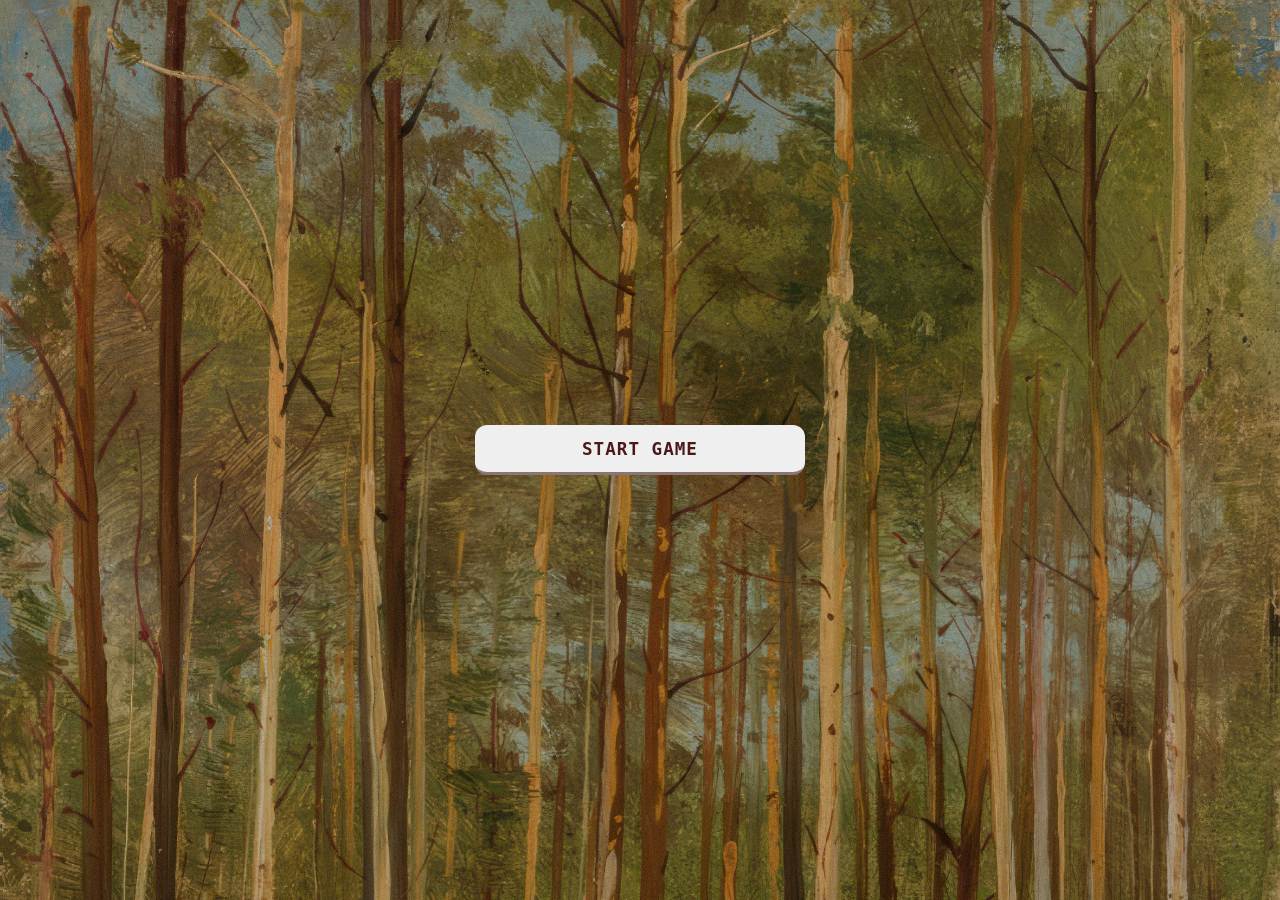
==== Guesser.html @ f135f04c "initial commit" ====
<!DOCTYPE html>
<html lang="en">
<head>
    <meta charset="UTF-8">
    <meta name="viewport" content="width=device-width, initial-scale=1.0">
    <link rel="stylesheet" href="Guesser.css">
    <title>Guesser</title>
</head>
<body>
    <main class="back">

        <button class="start">Start Game</button>
        <div class="body">
            <p>Guess my Number</p>

            <p class="hint">The number is between 1 and 20</p>
            <p class="trials">Trials left: <span id="number"></span></p>

            <input type="number" class="input" maxlength="3">

            <p class="value">Enter a number</p>

            <button class="submit">submit</button>
            <button class="restart">Restart</button>
        </div>
    </main>



    <script src="Guesser.js"></script>
</body>
</html>
---- Guesser.css ----
*{
    margin: 0;
    padding: 0;
    box-sizing: border-box;
}

:root{
    --color: rgb(75, 25, 25);
}

.back{
    width: 100%;
    height: 50vh;
    height: 100dvh;
    background-color: hsla(38, 67%, 7%, 0.221);
    background-blend-mode: darken;
    background-image: url(woods.jpg);
    background-size: cover;
    display: grid;
    place-items: center;    
}

.start{
    transition: 1s ease-in-out;
    animation-name: start;
    animation-timing-function: ease-in-out;
    animation-duration: 1s;
    animation-iteration-count: infinite;
    animation-direction: alternate;
}
@keyframes start {
    0%{
        transform: translateY(-6px);
    }

    100%{
        transform: translateY(6px);
    }
}


.body{
    /* width: 650px; */
    user-select: none;
    width: min(500px, 80%);
    height: 400px;
    /* backdrop-filter: blur(5px); */
    background-color: rgba(255, 255, 255, 0.724);
    border-radius: 25px;
    border: solid 4px hsla(56, 59%, 31%, 0.441);
    display: flex;
    flex-direction: column;
    justify-content: center;
    align-items: center;
    gap: 25px;
    padding: min(1rem, 4rem);
    transition: 1.5s ease-in-out 0.5s;
    position: absolute;
    top: -200%;
    /* padding: min(30px,1rem); */
}
.body p:first-child{
    font-size: clamp(1rem, 30px, 2rem);
    font-family: monospace;
    font-weight: bold;
    text-transform: uppercase;
    letter-spacing: 1px;
    color: var(--color);
}

.hint{
    /* font-size: 1rem; */
    font-size: clamp(0.9em, 0.5rem, 2rem);
    font-family: monospace;
    color: var(--color);
}

.trials{
    font-size: 1rem;
    font-family: monospace;
}

::-webkit-inner-spin-button, ::-webkit-outer-spin-button{
    display: none;
}

input{
    width: min(90%, 330px);
    height: 55px;
    border-radius: 15px;
    outline: none;
    border: none;
    text-align: center;
    background-color: hsl(0, 0%, 94%);
    font-family: monospace;
    font-size: 1.4rem;
    font-weight: bold;
    color: var(--color);
    border-bottom: solid 3.5px rgba(15, 13, 13, 0.543);
    box-shadow:  0px 3px 2px 0px rgba(126, 125, 125, 0.521) inset;
}

.value{
    text-align: center;
    font-size: min(30px, 0.9rem);
    font-family: monospace;
    font-weight: bold;
    color: var(--color);
    max-width: 100%;
}

#number{
    color: var(--color);
    font-size: 1.2rem;
}

button{
    width: min(90%, 330px);
    height: 50px;
    border-radius: 12px;
    outline: none;
    border: none;
    text-align: center;
    font-family: monospace;
    font-size: 1.1rem;
    letter-spacing: 1px;
    color: var(--color);
    font-weight: bold;
    text-transform: uppercase;
    border-bottom: solid 3.5px rgba(54, 14, 14, 0.543);
    transition: 0.2s ease-in-out;
    cursor: pointer;
}



button:active{
    transform: scale(0.96);
}
.restart{
    display: none;
}

.submit{
    display: inline-block;
}

/* SUBMIT AND RESTART TOGGLE */
.add{
    display: block;
}

.remove{
    display: none;
}


/* GAME BODY TOGGLE */
.drop{
    inset: 0;
    margin: auto;
}

.away{
    opacity: 0;
}

.exit{
    top: -200%;
}
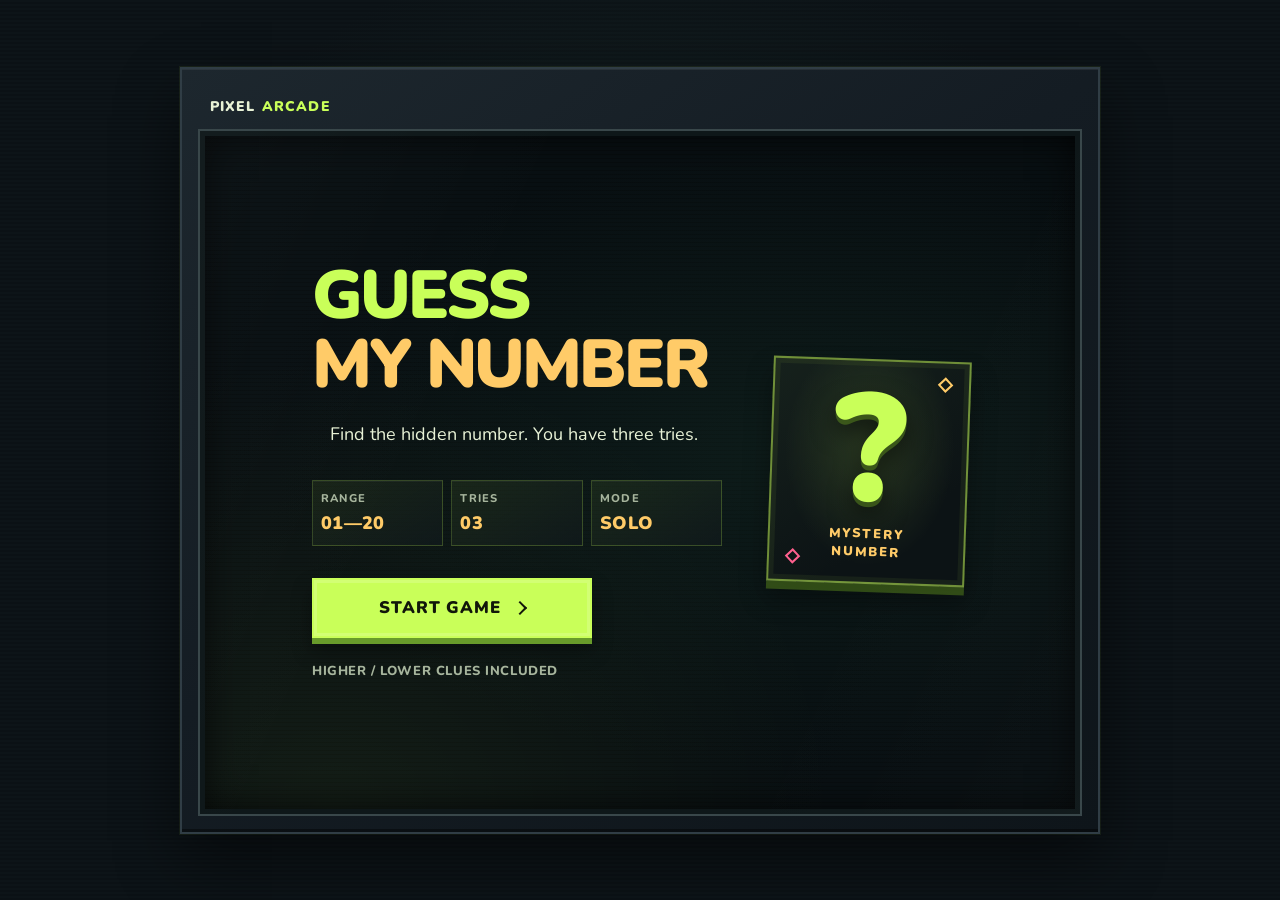
==== commit 91ea718d: "fix: code optimisation and UI revamp" ====
--- a/Guesser.html
+++ b/Guesser.html
@@ -1,32 +1,87 @@
- <!DOCTYPE html>
+<!DOCTYPE html>
 <html lang="en">
 <head>
     <meta charset="UTF-8">
     <meta name="viewport" content="width=device-width, initial-scale=1.0">
+    <meta name="theme-color" content="#090d12">
+    <meta name="description" content="A quick solo number-guessing game. Find the hidden number in three tries.">
+    <link rel="preload" href="fonts/Nunito-latin.woff2" as="font" type="font/woff2">
     <link rel="stylesheet" href="Guesser.css">
-    <title>Guesser</title>
+    <title>Guess My Number | Pixel Arcade</title>
 </head>
 <body>
-    <main class="back">
+    <main class="arcade" aria-label="Guess My Number">
+        <section class="cabinet" aria-label="Guess My Number arcade cabinet">
+            <header class="cabinet__header">
+                <p class="cabinet__brand">PIXEL<span>ARCADE</span></p>
+            </header>
 
-        <button class="start">Start Game</button>
-        <div class="body">
-            <p>Guess my Number</p>
+            <div class="screen">
+                <section class="start-screen" id="start-screen" aria-labelledby="game-title">
+                    <div class="start-screen__layout">
+                        <div class="start-screen__content">
+                            <h1 class="game-title" id="game-title">GUESS<br><span>MY NUMBER</span></h1>
+                            <p class="start-screen__intro">Find the hidden number. You have three tries.</p>
 
-            <p class="hint">The number is between 1 and 20</p>
-            <p class="trials">Trials left: <span id="number"></span></p>
+                            <div class="game-specs" aria-label="Game rules">
+                                <p><span>RANGE</span><strong>01—20</strong></p>
+                                <p><span>TRIES</span><strong>03</strong></p>
+                                <p><span>MODE</span><strong>SOLO</strong></p>
+                            </div>
 
-            <input type="number" class="input" maxlength="3">
+                            <button class="button button--primary start" type="button">START GAME</button>
+                            <p class="start-screen__note">HIGHER / LOWER CLUES INCLUDED</p>
+                        </div>
 
-            <p class="value">Enter a number</p>
+                        <div class="mystery-display" aria-hidden="true">
+                            <span class="mystery-display__number">?</span>
+                            <span class="mystery-display__label">MYSTERY<br>NUMBER</span>
+                        </div>
+                    </div>
+                </section>
 
-            <button class="submit">submit</button>
-            <button class="restart">Restart</button>
-        </div>
+                <section class="game-screen" id="game-screen" aria-labelledby="gameplay-title" tabindex="-1" hidden>
+                    <div class="game-screen__content">
+                        <div class="game-screen__heading">
+                            <h2 id="gameplay-title">MAKE YOUR GUESS</h2>
+                            <div class="lives" aria-label="Attempts remaining">
+                                <span class="lives__label">TRIES LEFT</span>
+                                <span class="lives__hearts" id="lives-icons" aria-hidden="true">
+                                    <svg class="life-icon" viewBox="0 0 24 24" focusable="false"><path d="M20.8 4.6a5.5 5.5 0 0 0-7.8 0L12 5.7l-1.1-1.1a5.5 5.5 0 0 0-7.8 7.8l1.1 1.1L12 21l7.8-7.5 1.1-1.1a5.5 5.5 0 0 0-.1-7.8Z"/></svg>
+                                    <svg class="life-icon" viewBox="0 0 24 24" focusable="false"><path d="M20.8 4.6a5.5 5.5 0 0 0-7.8 0L12 5.7l-1.1-1.1a5.5 5.5 0 0 0-7.8 7.8l1.1 1.1L12 21l7.8-7.5 1.1-1.1a5.5 5.5 0 0 0-.1-7.8Z"/></svg>
+                                    <svg class="life-icon" viewBox="0 0 24 24" focusable="false"><path d="M20.8 4.6a5.5 5.5 0 0 0-7.8 0L12 5.7l-1.1-1.1a5.5 5.5 0 0 0-7.8 7.8l1.1 1.1L12 21l7.8-7.5 1.1-1.1a5.5 5.5 0 0 0-.1-7.8Z"/></svg>
+                                </span>
+                                <span class="visually-hidden" id="attempts-label"></span>
+                            </div>
+                        </div>
+
+                        <p class="game-screen__prompt">Pick a number from 1 to 20.</p>
+
+                        <form class="guess-form" novalidate>
+                            <label for="guess-input">YOUR NUMBER</label>
+                            <input
+                                type="number"
+                                class="input"
+                                id="guess-input"
+                                name="guess"
+                                min="1"
+                                max="20"
+                                step="1"
+                                inputmode="numeric"
+                                autocomplete="off"
+                                aria-describedby="guess-help"
+                            >
+                            <p class="value" id="guess-help" role="status" aria-live="polite" aria-atomic="true">Enter a whole number from 1 to 20.</p>
+                            <button class="button button--primary submit" type="submit">LOCK IN GUESS</button>
+                        </form>
+
+                        <button class="button button--secondary restart" type="button" hidden>PLAY AGAIN</button>
+                    </div>
+                </section>
+            </div>
+        </section>
     </main>
-
-
 
     <script src="Guesser.js"></script>
 </body>
-</html>+</html>
--- a/Guesser.css
+++ b/Guesser.css
@@ -1,170 +1,914 @@
-*{
+@font-face {
+    font-family: "Nunito";
+    font-style: normal;
+    font-weight: 400 900;
+    font-display: swap;
+    src: url("fonts/Nunito-latin.woff2") format("woff2");
+    unicode-range: U+0000-00FF, U+0131, U+0152-0153, U+02BB-02BC, U+02C6, U+02DA, U+02DC, U+0304, U+0308, U+0329, U+2000-206F, U+20AC, U+2122, U+2191, U+2193, U+2212, U+2215, U+FEFF, U+FFFD;
+}
+
+:root {
+    color-scheme: dark;
+    font-family: "Nunito", "Trebuchet MS", sans-serif;
+    font-synthesis: none;
+    text-rendering: optimizeLegibility;
+    --type-display: clamp(3.25rem, 6.5vw, 5rem);
+    --type-heading: clamp(2rem, 3.6vw, 2.75rem);
+    --type-body: 1.125rem;
+    --type-label: 0.875rem;
+    --type-small: 0.8125rem;
+    --space-1: 0.5rem;
+    --space-2: 0.75rem;
+    --space-3: 1rem;
+    --space-4: 1.5rem;
+    --space-5: 2rem;
+    --space-6: 3rem;
+    --cabinet: #141c23;
+    --cabinet-edge: #26323a;
+    --screen: #080f12;
+    --screen-raised: #10191b;
+    --ink: #e8f2d6;
+    --muted: #a7b59d;
+    --phosphor: #c9ff59;
+    --amber: #ffcb68;
+    --pink: #ff608e;
+    --focus: #fff28a;
+}
+
+* {
+    box-sizing: border-box;
+}
+
+body {
+    min-width: 320px;
+    min-height: 100vh;
+    min-height: 100dvh;
     margin: 0;
-    padding: 0;
-    box-sizing: border-box;
-}
-
-:root{
-    --color: rgb(75, 25, 25);
-}
-
-.back{
+    color: var(--ink);
+    background:
+        radial-gradient(ellipse at 50% 40%, rgba(35, 67, 55, 0.3), transparent 55%),
+        repeating-linear-gradient(0deg, #0b1115 0 2px, #0d1418 2px 4px);
+}
+
+::selection {
+    color: #11170a;
+    background: var(--phosphor);
+}
+
+button,
+input {
+    font: inherit;
+}
+
+button {
+    color: inherit;
+}
+
+.arcade {
+    display: grid;
+    min-height: 100vh;
+    min-height: 100dvh;
+    place-items: center;
+    padding: 16px 20px;
+}
+
+.cabinet {
+    display: grid;
+    width: min(100%, 920px, calc((100dvh - 32px) * 1.2));
+    height: min(calc((100vw - 40px) / 1.2), calc(100dvh - 32px), 767px);
+    grid-template-rows: auto minmax(0, 1fr);
+    padding: 16px;
+    border: 2px solid #303d45;
+    background: linear-gradient(145deg, #1d272e, var(--cabinet) 46%, #0e151a);
+    box-shadow:
+        0 28px 60px rgba(0, 0, 0, 0.48),
+        0 0 0 1px rgba(201, 255, 89, 0.08),
+        inset 0 1px rgba(255, 255, 255, 0.07),
+        inset 0 -3px rgba(0, 0, 0, 0.42);
+}
+
+.cabinet__header {
+    display: flex;
+    align-items: center;
+    justify-content: space-between;
+    padding: 10px 12px;
+    min-height: 44px;
+}
+
+.cabinet__brand,
+.lives__label,
+.start-screen__note {
+    font-size: var(--type-label);
+    font-weight: 700;
+    letter-spacing: 0.045em;
+}
+
+.cabinet__brand {
+    margin: 0;
+    color: var(--ink);
+    font-weight: 900;
+    letter-spacing: 0.08em;
+}
+
+.cabinet__brand span {
+    margin-left: 0.45em;
+    color: var(--phosphor);
+}
+
+.screen {
+    position: relative;
+    display: grid;
+    min-height: 0;
+    overflow: hidden;
+    place-items: center;
+    border: 2px solid #39474a;
+    background-color: var(--screen);
+    background-image:
+        radial-gradient(ellipse at 68% 48%, rgba(28, 62, 47, 0.28), transparent 62%),
+        radial-gradient(ellipse at 15% 100%, rgba(201, 255, 89, 0.06), transparent 48%),
+        repeating-linear-gradient(0deg, transparent 0 3px, rgba(0, 0, 0, 0.22) 3px 4px);
+    box-shadow:
+        inset 0 0 0 5px #0e1719,
+        inset 0 0 42px rgba(0, 0, 0, 0.9);
+}
+
+.screen::after {
+    position: absolute;
+    z-index: 0;
+    inset: 0;
+    background: linear-gradient(115deg, rgba(255, 255, 255, 0.025), transparent 32% 70%, rgba(255, 255, 255, 0.015));
+    content: "";
+    pointer-events: none;
+}
+
+.start-screen,
+.game-screen {
+    z-index: 1;
+    width: min(100%, 760px);
+    padding: clamp(24px, 5vw, 52px);
+    animation: power-on 380ms cubic-bezier(0.16, 1, 0.3, 1) both;
+}
+
+.start-screen__layout {
+    display: grid;
+    grid-template-columns: minmax(0, 1.35fr) minmax(150px, 0.65fr);
+    align-items: center;
+    gap: clamp(20px, 4vw, 48px);
+}
+
+.start-screen__content {
+    min-width: 0;
+    text-align: left;
+}
+
+.game-title {
+    margin: 0;
+    color: var(--phosphor);
+    font-size: clamp(3rem, 5.3vw, 4.5rem);
+    font-weight: 900;
+    line-height: 0.94;
+    letter-spacing: -0.045em;
+    text-wrap: balance;
+}
+
+.game-title span {
+    display: inline-block;
+    margin-top: 0.08em;
+    color: var(--amber);
+}
+
+.start-screen__intro {
+    max-width: 34ch;
+    margin: var(--space-4) auto 0;
+    color: var(--ink);
+    font-size: var(--type-body);
+    line-height: 1.5;
+}
+
+.mystery-display {
+    position: relative;
+    display: grid;
+    min-height: clamp(190px, 25vh, 270px);
+    align-content: center;
+    justify-items: center;
+    gap: 6px;
+    overflow: hidden;
+    padding: 16px 10px;
+    border: 2px solid rgba(201, 255, 89, 0.52);
+    background:
+        radial-gradient(ellipse at 50% 40%, rgba(201, 255, 89, 0.14), transparent 62%),
+        linear-gradient(145deg, #16211c, #0c1315 72%);
+    box-shadow:
+        0 8px 0 rgba(71, 108, 27, 0.65),
+        0 16px 26px rgba(0, 0, 0, 0.34),
+        inset 0 0 0 5px rgba(201, 255, 89, 0.06);
+    transform: rotate(2deg);
+}
+
+.mystery-display::before,
+.mystery-display::after {
+    position: absolute;
+    width: 7px;
+    height: 7px;
+    border: 2px solid var(--amber);
+    content: "";
+    transform: rotate(45deg);
+}
+
+.mystery-display::before {
+    top: 16px;
+    right: 18px;
+}
+
+.mystery-display::after {
+    bottom: 18px;
+    left: 18px;
+    border-color: var(--pink);
+}
+
+.mystery-display__number {
+    color: var(--phosphor);
+    font-size: clamp(7rem, 12vw, 10rem);
+    font-weight: 900;
+    line-height: 0.9;
+    text-shadow: 0 5px 0 rgba(87, 132, 31, 0.55), 0 12px 24px rgba(0, 0, 0, 0.55);
+}
+
+.mystery-display__label {
+    color: var(--amber);
+    font-size: var(--type-small);
+    font-weight: 900;
+    letter-spacing: 0.16em;
+    line-height: 1.35;
+    text-align: center;
+}
+
+.game-specs {
+    display: grid;
+    grid-template-columns: repeat(3, 1fr);
+    gap: 8px;
+    max-width: 440px;
+    margin: var(--space-5) 0;
+}
+
+.game-specs p {
+    display: grid;
+    gap: 5px;
+    align-content: center;
+    margin: 0;
+    padding: 10px 8px;
+    border: 1px solid rgba(201, 255, 89, 0.2);
+    background: linear-gradient(150deg, rgba(201, 255, 89, 0.07), rgba(16, 25, 27, 0.92));
+    box-shadow: inset 0 1px rgba(255, 255, 255, 0.04);
+}
+
+.game-specs span {
+    color: var(--muted);
+    font-size: 0.7rem;
+    font-weight: 800;
+    letter-spacing: 0.11em;
+}
+
+.game-specs strong {
+    color: var(--amber);
+    font-size: var(--type-body);
+    font-weight: 900;
+    letter-spacing: 0.02em;
+    font-variant-numeric: tabular-nums;
+}
+
+.button {
+    min-height: 60px;
+    border: 2px solid transparent;
+    cursor: pointer;
+    font-size: 1.05rem;
+    font-weight: 900;
+    letter-spacing: 0.055em;
+    transition:
+        background-color 140ms ease,
+        color 140ms ease,
+        transform 140ms cubic-bezier(0.2, 0.8, 0.2, 1),
+        box-shadow 140ms ease;
+}
+
+.button--primary {
+    display: inline-flex;
+    min-width: min(100%, 280px);
+    align-items: center;
+    justify-content: center;
+    padding: 0 26px;
+    color: #11170a;
+    background: var(--phosphor);
+    box-shadow:
+        0 6px 0 #689b2b,
+        0 12px 20px rgba(0, 0, 0, 0.35),
+        inset 0 0 0 3px rgba(255, 255, 255, 0.16);
+}
+
+.button--primary::after {
+    width: 8px;
+    height: 8px;
+    margin-left: 14px;
+    border-top: 2px solid currentColor;
+    border-right: 2px solid currentColor;
+    content: "";
+    transform: rotate(45deg);
+}
+
+.button--primary:hover:not(:disabled) {
+    background: #d7ff83;
+    box-shadow:
+        0 6px 0 #689b2b,
+        0 15px 24px rgba(0, 0, 0, 0.42),
+        inset 0 0 0 3px rgba(255, 255, 255, 0.24);
+}
+
+.button--secondary {
+    min-width: min(100%, 280px);
+    padding: 0 26px;
+    border: 2px solid var(--amber);
+    color: var(--amber);
+    background: #211b13;
+    box-shadow: 0 6px 0 #9c6c2d, 0 12px 20px rgba(0, 0, 0, 0.3);
+}
+
+.button--secondary:hover:not(:disabled) {
+    color: #151109;
+    background: var(--amber);
+    box-shadow: 0 6px 0 #9c6c2d, 0 15px 24px rgba(0, 0, 0, 0.38);
+}
+
+.button:active:not(:disabled) {
+    transform: translateY(4px);
+}
+
+.button--primary:active:not(:disabled) {
+    box-shadow: 0 2px 0 #689b2b, 0 5px 10px rgba(0, 0, 0, 0.3);
+}
+
+.button--secondary:active:not(:disabled) {
+    box-shadow: 0 2px 0 #9c6c2d, 0 5px 10px rgba(0, 0, 0, 0.3);
+}
+
+.button:disabled {
+    cursor: not-allowed;
+    opacity: 0.55;
+}
+
+.button:focus-visible,
+.input:focus-visible {
+    outline: 3px solid var(--focus);
+    outline-offset: 4px;
+}
+
+.start-screen__note {
+    margin: var(--space-4) 0 0;
+    color: var(--muted);
+    font-size: var(--type-small);
+    font-weight: 800;
+}
+
+.game-screen__content {
+    width: min(100%, 560px);
+    margin-inline: auto;
+}
+
+.game-screen__heading {
+    display: flex;
+    align-items: center;
+    justify-content: space-between;
+    gap: 20px;
+}
+
+.game-screen__heading h2 {
+    margin: 0;
+    color: var(--phosphor);
+    font-size: var(--type-heading);
+    font-weight: 900;
+    line-height: 1.15;
+    letter-spacing: -0.04em;
+    text-wrap: balance;
+}
+
+.lives {
+    display: grid;
+    justify-items: center;
+    gap: 4px;
+    flex-shrink: 0;
+    min-width: 126px;
+    padding: 8px 12px;
+    border: 1px solid rgba(255, 96, 142, 0.4);
+    background: rgba(255, 96, 142, 0.07);
+    box-shadow: inset 0 1px rgba(255, 255, 255, 0.04);
+}
+
+.lives__label {
+    color: var(--muted);
+    font-size: 0.7rem;
+    font-weight: 900;
+    letter-spacing: 0.12em;
+}
+
+.lives__hearts {
+    display: flex;
+    align-items: center;
+    gap: 7px;
+    min-height: 24px;
+}
+
+.life-icon {
+    display: block;
+    width: 22px;
+    height: 22px;
+    overflow: visible;
+    fill: transparent;
+    stroke: var(--pink);
+    stroke-width: 1.8;
+    transform-origin: center;
+}
+
+.life-icon.is-active {
+    fill: var(--pink);
+    filter: drop-shadow(0 2px 3px rgba(255, 96, 142, 0.3));
+}
+
+.life-icon.is-lost {
+    fill: transparent;
+    opacity: 0.5;
+    animation: life-lost 260ms ease-out both;
+}
+
+.game-screen__prompt {
+    margin: var(--space-6) 0 var(--space-5);
+    color: var(--ink);
+    font-size: var(--type-body);
+    line-height: 1.5;
+}
+
+.guess-form {
+    display: grid;
+    justify-items: center;
+    gap: var(--space-3);
+}
+
+.guess-form label {
+    margin: 0;
+    color: var(--amber);
+    font-size: var(--type-label);
+    font-weight: 900;
+    letter-spacing: 0.12em;
+    text-align: center;
+}
+
+.input {
     width: 100%;
-    height: 50vh;
-    height: 100dvh;
-    background-color: hsla(38, 67%, 7%, 0.221);
-    background-blend-mode: darken;
-    background-image: url(woods.jpg);
-    background-size: cover;
+    min-height: 84px;
+    padding: 8px 18px;
+    border: 3px solid #82966d;
+    border-radius: 5px;
+    appearance: textfield;
+    color: var(--phosphor);
+    background:
+        linear-gradient(rgba(201, 255, 89, 0.025), rgba(201, 255, 89, 0.025)),
+        var(--screen-raised);
+    box-shadow:
+        inset 0 0 22px rgba(0, 0, 0, 0.56),
+        0 5px 0 rgba(71, 108, 27, 0.55);
+    font-size: clamp(2.5rem, 5vw, 3rem);
+    font-weight: 800;
+    text-align: center;
+    font-variant-numeric: tabular-nums;
+    caret-color: var(--amber);
+}
+
+.input::-webkit-inner-spin-button,
+.input::-webkit-outer-spin-button {
+    margin: 0;
+    appearance: none;
+}
+
+.input::placeholder {
+    color: #819077;
+    opacity: 1;
+}
+
+.input[aria-invalid="true"] {
+    border-color: var(--pink);
+}
+
+.value {
+    width: 100%;
     display: grid;
-    place-items: center;    
-}
-
-.start{
-    transition: 1s ease-in-out;
-    animation-name: start;
-    animation-timing-function: ease-in-out;
-    animation-duration: 1s;
-    animation-iteration-count: infinite;
-    animation-direction: alternate;
-}
-@keyframes start {
-    0%{
-        transform: translateY(-6px);
-    }
-
-    100%{
+    min-height: 3.25em;
+    align-content: center;
+    margin: 0;
+    color: var(--muted);
+    font-size: 1rem;
+    line-height: 1.5;
+    text-align: center;
+    text-wrap: balance;
+    transition: color 180ms ease, background-color 180ms ease;
+}
+
+.value[data-state="clue"] {
+    color: var(--amber);
+    background: rgba(255, 203, 104, 0.08);
+    animation: status-arrive 220ms ease-out both;
+}
+
+.value[data-state="error"] {
+    color: #ff9bb5;
+    background: rgba(255, 96, 142, 0.08);
+    animation: status-arrive 220ms ease-out both;
+}
+
+.value[data-state="success"] {
+    color: var(--phosphor);
+    background: rgba(201, 255, 89, 0.08);
+    animation: status-arrive 300ms cubic-bezier(0.16, 1, 0.3, 1) both;
+}
+
+.guess-form .button,
+.restart {
+    width: 100%;
+}
+
+.visually-hidden {
+    position: absolute;
+    width: 1px;
+    height: 1px;
+    overflow: hidden;
+    clip: rect(0, 0, 0, 0);
+    white-space: nowrap;
+    clip-path: inset(50%);
+}
+
+@media (min-width: 601px) and (max-height: 820px) {
+    .start-screen,
+    .game-screen {
+        padding: clamp(14px, 2.4vh, 24px) clamp(24px, 4vw, 40px);
+    }
+
+    .game-screen__prompt {
+        margin: 22px 0 18px;
+    }
+
+    .guess-form {
+        gap: 12px;
+    }
+
+    .input {
+        min-height: 68px;
+    }
+
+    .value {
+        min-height: 2.5em;
+    }
+}
+
+@media (min-width: 601px) and (max-height: 650px) {
+    .start-screen,
+    .game-screen {
+        padding-block: 12px;
+    }
+
+    .game-title {
+        font-size: clamp(2.5rem, 7.5vh, 3.5rem);
+    }
+
+    .mystery-display {
+        min-height: 170px;
+    }
+
+    .start-screen__intro {
+        margin-top: 12px;
+    }
+
+    .game-specs {
+        margin: 14px 0;
+    }
+
+    .game-specs p {
+        padding-block: 8px;
+    }
+
+    .start-screen__note {
+        margin-top: 12px;
+    }
+
+    .game-screen__prompt {
+        margin-block: 18px 16px;
+    }
+
+    .guess-form {
+        gap: 12px;
+    }
+}
+
+[hidden] {
+    display: none !important;
+}
+
+@keyframes power-on {
+    from {
+        opacity: 0;
         transform: translateY(6px);
-    }
-}
-
-
-.body{
-    /* width: 650px; */
-    user-select: none;
-    width: min(500px, 80%);
-    height: 400px;
-    /* backdrop-filter: blur(5px); */
-    background-color: rgba(255, 255, 255, 0.724);
-    border-radius: 25px;
-    border: solid 4px hsla(56, 59%, 31%, 0.441);
-    display: flex;
-    flex-direction: column;
-    justify-content: center;
-    align-items: center;
-    gap: 25px;
-    padding: min(1rem, 4rem);
-    transition: 1.5s ease-in-out 0.5s;
-    position: absolute;
-    top: -200%;
-    /* padding: min(30px,1rem); */
-}
-.body p:first-child{
-    font-size: clamp(1rem, 30px, 2rem);
-    font-family: monospace;
-    font-weight: bold;
-    text-transform: uppercase;
-    letter-spacing: 1px;
-    color: var(--color);
-}
-
-.hint{
-    /* font-size: 1rem; */
-    font-size: clamp(0.9em, 0.5rem, 2rem);
-    font-family: monospace;
-    color: var(--color);
-}
-
-.trials{
-    font-size: 1rem;
-    font-family: monospace;
-}
-
-::-webkit-inner-spin-button, ::-webkit-outer-spin-button{
-    display: none;
-}
-
-input{
-    width: min(90%, 330px);
-    height: 55px;
-    border-radius: 15px;
-    outline: none;
-    border: none;
-    text-align: center;
-    background-color: hsl(0, 0%, 94%);
-    font-family: monospace;
-    font-size: 1.4rem;
-    font-weight: bold;
-    color: var(--color);
-    border-bottom: solid 3.5px rgba(15, 13, 13, 0.543);
-    box-shadow:  0px 3px 2px 0px rgba(126, 125, 125, 0.521) inset;
-}
-
-.value{
-    text-align: center;
-    font-size: min(30px, 0.9rem);
-    font-family: monospace;
-    font-weight: bold;
-    color: var(--color);
-    max-width: 100%;
-}
-
-#number{
-    color: var(--color);
-    font-size: 1.2rem;
-}
-
-button{
-    width: min(90%, 330px);
-    height: 50px;
-    border-radius: 12px;
-    outline: none;
-    border: none;
-    text-align: center;
-    font-family: monospace;
-    font-size: 1.1rem;
-    letter-spacing: 1px;
-    color: var(--color);
-    font-weight: bold;
-    text-transform: uppercase;
-    border-bottom: solid 3.5px rgba(54, 14, 14, 0.543);
-    transition: 0.2s ease-in-out;
-    cursor: pointer;
-}
-
-
-
-button:active{
-    transform: scale(0.96);
-}
-.restart{
-    display: none;
-}
-
-.submit{
-    display: inline-block;
-}
-
-/* SUBMIT AND RESTART TOGGLE */
-.add{
-    display: block;
-}
-
-.remove{
-    display: none;
-}
-
-
-/* GAME BODY TOGGLE */
-.drop{
-    inset: 0;
-    margin: auto;
-}
-
-.away{
-    opacity: 0;
-}
-
-.exit{
-    top: -200%;
-}+        filter: blur(2px);
+    }
+
+    to {
+        opacity: 1;
+        transform: translateY(0);
+        filter: blur(0);
+    }
+}
+
+@keyframes life-lost {
+    45% {
+        transform: scale(0.72);
+        opacity: 0.35;
+    }
+
+    100% {
+        transform: scale(1);
+        opacity: 0.5;
+    }
+}
+
+@keyframes status-arrive {
+    from {
+        opacity: 0.5;
+        transform: translateY(4px);
+    }
+
+    to {
+        opacity: 1;
+        transform: translateY(0);
+    }
+}
+
+@keyframes number-pulse {
+    from {
+        transform: translateY(0);
+    }
+
+    to {
+        transform: translateY(-3px);
+    }
+}
+
+@media (prefers-reduced-motion: no-preference) {
+    .mystery-display__number {
+        animation: number-pulse 3.2s ease-in-out infinite alternate;
+    }
+}
+
+@media (max-width: 600px) {
+    .arcade {
+        padding: 0;
+    }
+
+    .cabinet {
+        display: grid;
+        min-height: 100vh;
+        min-height: 100dvh;
+        grid-template-rows: auto minmax(0, 1fr);
+        width: 100%;
+        height: auto;
+        max-height: none;
+        aspect-ratio: auto;
+        padding: 8px;
+        border: 0;
+    }
+
+    .cabinet__header {
+        padding-inline: 8px;
+    }
+
+    .cabinet__brand {
+        font-size: 0.85rem;
+    }
+
+    .screen {
+        min-height: 0;
+        grid-template-rows: minmax(0, 1fr);
+    }
+
+    .start-screen,
+    .game-screen {
+        padding: 28px 16px;
+    }
+
+    .start-screen__layout {
+        grid-template-columns: minmax(0, 1fr);
+        gap: 22px;
+    }
+
+    .start-screen__content {
+        width: min(100%, 440px);
+        text-align: center;
+    }
+
+    .game-title {
+        font-size: clamp(2.75rem, 11vw, 4rem);
+    }
+
+    .start-screen__intro {
+        margin-top: 14px;
+    }
+
+    .mystery-display {
+        display: flex;
+        min-height: 100px;
+        align-items: center;
+        justify-content: center;
+        gap: 16px;
+        width: min(100%, 300px);
+        margin-inline: auto;
+        transform: none;
+    }
+
+    .mystery-display__number {
+        font-size: 4.5rem;
+    }
+
+    .mystery-display__label {
+        text-align: left;
+    }
+
+    .game-specs {
+        margin: 20px 0;
+    }
+
+    .game-screen__heading {
+        display: grid;
+        grid-template-columns: 1fr;
+        justify-items: center;
+        gap: var(--space-3);
+        text-align: center;
+    }
+
+    .game-screen__heading h2 {
+        font-size: clamp(1.625rem, 7vw, 2rem);
+        white-space: normal;
+        text-align: center;
+    }
+
+    .lives {
+        display: grid;
+        justify-items: center;
+        gap: var(--space-3);
+        width: min(100%, 220px);
+        min-width: 0;
+        padding: 7px 10px;
+    }
+
+    .game-screen__prompt {
+        margin-block: 28px;
+        text-align: center;
+    }
+
+    .guess-form {
+        gap: 14px;
+    }
+}
+
+@media (min-width: 601px) and (max-width: 800px) {
+    .cabinet {
+        width: min(100%, 680px, calc((100dvh - 32px) * 0.9));
+        height: min(calc(100dvh - 32px), 767px);
+        aspect-ratio: auto;
+    }
+
+    .start-screen__layout {
+        grid-template-columns: minmax(0, 1fr);
+        gap: 18px;
+    }
+
+    .start-screen__content {
+        width: min(100%, 560px);
+        margin-inline: auto;
+        text-align: center;
+    }
+
+    .game-title {
+        font-size: clamp(2.75rem, 7vw, 4rem);
+    }
+
+    .start-screen__intro {
+        margin-inline: auto;
+    }
+
+    .mystery-display {
+        display: flex;
+        min-height: 96px;
+        align-items: center;
+        justify-content: center;
+        gap: 16px;
+        width: min(100%, 280px);
+        margin-inline: auto;
+        transform: none;
+    }
+
+    .mystery-display__number {
+        font-size: 4.25rem;
+    }
+
+    .mystery-display__label {
+        text-align: left;
+    }
+}
+
+@media (max-width: 370px) {
+    .start-screen,
+    .game-screen {
+        padding-inline: 12px;
+    }
+
+    .start-screen__layout {
+        gap: 16px;
+    }
+
+    .game-title {
+        font-size: clamp(2.5rem, 12vw, 3.25rem);
+    }
+
+    .mystery-display {
+        min-height: 82px;
+    }
+
+    .mystery-display__number {
+        font-size: 3.75rem;
+    }
+
+    .game-specs {
+        gap: 5px;
+    }
+
+    .game-specs p {
+        padding-inline: 4px;
+    }
+
+    .game-specs span {
+        font-size: 0.7rem;
+    }
+}
+
+@media (max-width: 600px) and (max-height: 700px) {
+    .start-screen,
+    .game-screen {
+        padding-block: 16px;
+    }
+
+    .start-screen__layout {
+        gap: 12px;
+    }
+
+    .game-title {
+        font-size: clamp(2.4rem, 10vw, 3.2rem);
+    }
+
+    .start-screen__intro {
+        margin-top: 8px;
+        font-size: 1rem;
+    }
+
+    .game-specs {
+        margin-block: 12px;
+    }
+
+    .game-specs p {
+        padding-block: 6px;
+    }
+
+    .start-screen__note {
+        margin-top: 12px;
+    }
+
+    .mystery-display {
+        min-height: 64px;
+    }
+
+    .mystery-display__number {
+        font-size: 3rem;
+    }
+
+    .mystery-display__label {
+        font-size: 0.7rem;
+    }
+
+    .game-screen__prompt {
+        margin-block: 18px 16px;
+    }
+}
+
+@media (prefers-reduced-motion: reduce) {
+    *,
+    *::before,
+    *::after {
+        scroll-behavior: auto !important;
+        animation-duration: 0.01ms !important;
+        animation-iteration-count: 1 !important;
+        transition-duration: 0.01ms !important;
+    }
+}
